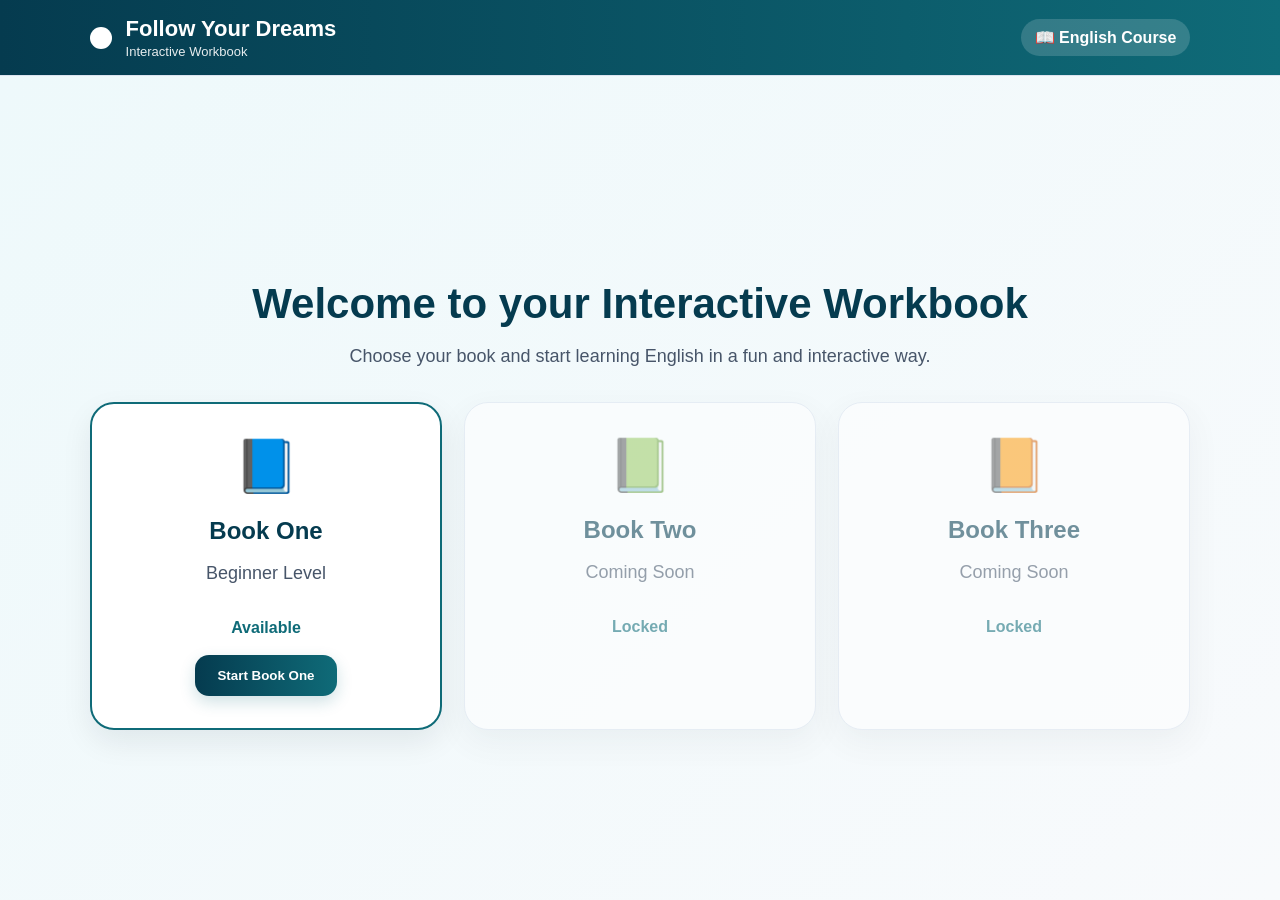
==== index.html @ 5951bb43 "Add files via upload" ====
<!DOCTYPE html>
<html lang="pt-BR">
<head>
  <meta charset="UTF-8" />
  <meta name="viewport" content="width=device-width, initial-scale=1.0" />
  <title>Follow Your Dreams Workbook</title>
  <link rel="stylesheet" href="style.css" />
</head>
<body>

  <header>
    <div class="brand">
      <div class="logo"><img src="img/logofyd.png" alt=""></div>
      <div>
        <h1>Follow Your Dreams</h1>
        <p>Interactive Workbook</p>
      </div>
    </div>

    <span class="header-badge">📖 English Course</span>
  </header>

  <!-- TELA INICIAL / ESCOLHA DO BOOK -->
  <section id="homeScreen" class="home-screen">
    <div class="home-content">
      <h1>Welcome to your Interactive Workbook</h1>
      <p>Choose your book and start learning English in a fun and interactive way.</p>

      <div class="book-grid">
        <div class="book-card available" onclick="openBookOne()">
          <span class="book-icon">📘</span>
          <h2>Book One</h2>
          <p>Beginner Level</p>
          <strong>Available</strong>
          <button>Start Book One</button>
        </div>

        <div class="book-card locked">
          <span class="book-icon">📗</span>
          <h2>Book Two</h2>
          <p>Coming Soon</p>
          <strong>Locked</strong>
        </div>

        <div class="book-card locked">
          <span class="book-icon">📙</span>
          <h2>Book Three</h2>
          <p>Coming Soon</p>
          <strong>Locked</strong>
        </div>
      </div>
    </div>
  </section>

  <!-- APP DAS LIÇÕES -->
  <div id="appScreen" class="app hidden">

    <aside class="sidebar">
      <button class="back-home-btn" onclick="goHome()">← Back to Books</button>

      <h2>Book One</h2>
      <p id="lessonsCount"></p>
      <div id="lessonList"></div>
    </aside>

    <main class="content">
      <h1 id="moduleTitle">Welcome!</h1>

      <div id="moduleContent"></div>

      <div class="actions">
        <button id="prevBtn">← Back</button>
        <button id="completeBtn">Complete Module</button>
        <button id="testBtn">Final Test</button>
        <button id="nextBtn">Next →</button>
      </div>
    </main>

    <aside class="progressBox">
      <h3 id="currentLessonName">Lesson 1</h3>
      <p id="progressText"></p>

      <div class="progressBar">
        <div id="progressFill"></div>
      </div>

      <div id="moduleMiniList"></div>
    </aside>

  </div>

  <script src="script.js"></script>
</body>
</html>
---- style.css ----
* {
  box-sizing: border-box;
  font-family: "Inter", Arial, sans-serif;
}

body {
  margin: 0;
  background: #f4f8fb;
  color: #0f172a;
}

/* HEADER */
header {
  height: 76px;
  background: linear-gradient(90deg, #053b4f, #0f6b78);
  color: white;
  border-bottom: 1px solid #dbe3ef;
  display: flex;
  align-items: center;
  justify-content: space-between;
  padding: 0 7%;
  box-shadow: 0 4px 15px rgba(0, 0, 0, 0.10);
}

.brand {
  display: flex;
  align-items: center;
  gap: 14px;
}

.logo {
  width: 22px;
  height: 22px;
  background: white;
  color: #0f6b78;
  border-radius: 50%;
  display: flex;
  align-items: center;
  justify-content: center;
  font-weight: 900;
  font-size: 14px;
}

.brand h1 {
  font-size: 22px;
  margin: 0;
}

.brand p {
  margin: 2px 0 0;
  font-size: 13px;
  opacity: 0.9;
}

.header-badge {
  background: rgba(255,255,255,0.16);
  padding: 9px 14px;
  border-radius: 999px;
  font-weight: bold;
}

/* HIDDEN */
.hidden {
  display: none !important;
}

/* HOME SCREEN */
.home-screen {
  min-height: calc(100vh - 76px);
  background: linear-gradient(135deg, #eef9fb, #f8fafc);
  display: flex;
  align-items: center;
  justify-content: center;
  padding: 40px 7%;
}

.home-content {
  max-width: 1100px;
  width: 100%;
  text-align: center;
}

.home-content h1 {
  font-size: 42px;
  color: #053b4f;
  margin-bottom: 12px;
}

.home-content p {
  color: #475569;
  font-size: 18px;
  margin-bottom: 35px;
}

.book-grid {
  display: grid;
  grid-template-columns: repeat(3, 1fr);
  gap: 22px;
}

.book-card {
  background: white;
  border: 1px solid #dbe3ef;
  border-radius: 24px;
  padding: 32px 24px;
  box-shadow: 0 12px 30px rgba(15, 23, 42, 0.08);
  transition: 0.25s;
}

.book-card.available {
  cursor: pointer;
  border: 2px solid #0f6b78;
}

.book-card.available:hover {
  transform: translateY(-6px);
  box-shadow: 0 18px 40px rgba(15, 107, 120, 0.18);
}

.book-card.locked {
  opacity: 0.55;
}

.book-icon {
  font-size: 52px;
  display: block;
  margin-bottom: 15px;
}

.book-card h2 {
  color: #053b4f;
  margin-bottom: 8px;
}

.book-card strong {
  display: block;
  color: #0f6b78;
  margin-bottom: 18px;
}

/* LAYOUT */
.app {
  display: grid;
  grid-template-columns: 320px 1fr 310px;
  min-height: calc(100vh - 76px);
}

.sidebar {
  background: #ffffff;
  border-right: 1px solid #dbe3ef;
  padding: 24px 16px;
}

.back-home-btn {
  width: 100%;
  margin-bottom: 18px;
  background: #ffffff;
  color: #053b4f;
  border: 1px solid #cbd5e1;
  box-shadow: none;
}

.back-home-btn:hover {
  background: #eef9fb;
  transform: none;
}

.sidebar h2 {
  margin-bottom: 4px;
  color: #053b4f;
}

.sidebar p {
  color: #64748b;
  margin-top: 0;
}

/* LESSONS */
.lessonCard {
  border: 1px solid #d8e3ea;
  border-radius: 16px;
  margin-bottom: 14px;
  background: white;
  overflow: hidden;
  box-shadow: 0 8px 20px rgba(15, 23, 42, 0.04);
}

.lessonHeader {
  padding: 16px;
  font-weight: bold;
  color: #053b4f;
  background: #f8fbfd;
}

.lessonHeader small {
  color: #64748b;
  font-weight: normal;
}

.moduleItem {
  padding: 14px 16px;
  border-top: 1px solid #eef2f7;
  cursor: pointer;
  color: #334155;
  transition: 0.2s;
}

.moduleItem:hover {
  background: #f0f9fb;
}

.moduleItem.active {
  background: #e0f2f5;
  border-left: 5px solid #0f6b78;
  color: #053b4f;
  font-weight: bold;
}

.moduleItem.locked {
  opacity: 0.45;
  cursor: not-allowed;
}

.moduleItem small {
  color: #64748b;
}

/* CONTENT */
.content {
  padding: 34px 7%;
}

.content h1 {
  font-size: 38px;
  color: #053b4f;
  margin-bottom: 24px;
}

.card {
  background: white;
  padding: 26px;
  border-radius: 20px;
  border: 1px solid #dbe3ef;
  margin-bottom: 20px;
  box-shadow: 0 10px 25px rgba(15, 23, 42, 0.05);
}

.card h2 {
  margin-top: 0;
  color: #0f6b78;
}

.card p {
  line-height: 1.6;
  color: #334155;
}

/* EXAMPLES */
.examples {
  display: grid;
  grid-template-columns: repeat(2, minmax(220px, 1fr));
  gap: 12px;
}

.example {
  background: #eef9fb;
  border: 1px solid #c7edf3;
  padding: 14px;
  border-radius: 14px;
  font-weight: 500;
  display: flex;
  align-items: center;
  justify-content: space-between;
  gap: 8px;
}

.audio-btn {
  margin-left: 10px;
  padding: 6px 10px;
  border-radius: 10px;
  font-size: 14px;
  background: #0f6b78;
  color: white;
  box-shadow: none;
}

.audio-btn:hover {
  transform: none;
  opacity: 0.9;
}

.practice {
  background: #fffaf0;
  border: 1px solid #f7d794;
}

/* EXERCISES */
.exercise-box {
  background: #ffffff;
  border: 1px solid #dbe3ef;
  padding: 18px;
  border-radius: 16px;
  margin-bottom: 16px;
}

.exercise-box h3 {
  margin-top: 0;
  color: #053b4f;
}

.option {
  display: block;
  background: #f1f5f9;
  margin: 8px 0;
  padding: 12px;
  border-radius: 12px;
  cursor: pointer;
  transition: 0.2s;
}

.option:hover {
  background: #e0f2f5;
}

input[type="text"],
select {
  width: 100%;
  padding: 12px;
  border: 1px solid #cbd5e1;
  border-radius: 12px;
  font-size: 15px;
  margin-top: 8px;
  background: white;
}

.match-row {
  display: grid;
  grid-template-columns: 1fr 1.3fr;
  gap: 12px;
  align-items: center;
  margin-bottom: 12px;
  background: #f8fafc;
  padding: 12px;
  border-radius: 14px;
}

.match-word {
  font-weight: bold;
  color: #053b4f;
}

/* FEEDBACK */
.feedback {
  margin-top: 16px;
  padding: 16px;
  border-radius: 14px;
  font-weight: bold;
}

.feedback.success {
  background: #dcfce7;
  color: #166534;
  border: 1px solid #86efac;
}

.feedback.error {
  background: #fee2e2;
  color: #991b1b;
  border: 1px solid #fecaca;
}

.wrong-answer {
  border: 2px solid #ef4444 !important;
  background: #fff1f2 !important;
}

.correct-answer {
  border: 2px solid #22c55e !important;
  background: #f0fdf4 !important;
}

.correction {
  font-size: 14px;
  color: #991b1b;
  margin-top: 8px;
  line-height: 1.5;
}

/* BUTTONS */
.actions {
  border-top: 1px solid #dbe3ef;
  margin-top: 32px;
  padding-top: 24px;
  display: flex;
  gap: 12px;
  flex-wrap: wrap;
}

button {
  border: none;
  padding: 13px 22px;
  border-radius: 14px;
  background: linear-gradient(90deg, #053b4f, #0f6b78);
  color: white;
  font-weight: bold;
  cursor: pointer;
  transition: 0.2s;
  box-shadow: 0 6px 16px rgba(15, 107, 120, 0.2);
}

button:hover {
  transform: translateY(-1px);
  opacity: 0.95;
}

button:disabled {
  background: #aab0ba;
  cursor: not-allowed;
  box-shadow: none;
  transform: none;
}

.try-again-btn {
  background: #ffffff;
  color: #991b1b;
  border: 1px solid #fecaca;
  box-shadow: none;
  margin-top: 8px;
}

.try-again-btn:hover {
  background: #fff1f2;
  transform: none;
}

/* PROGRESS */
.progressBox {
  background: white;
  margin: 32px 24px;
  border: 1px solid #dbe3ef;
  border-radius: 20px;
  padding: 22px;
  height: fit-content;
  box-shadow: 0 10px 25px rgba(15, 23, 42, 0.06);
}

.progressBox h3 {
  color: #053b4f;
  margin-top: 0;
}

.progressBar {
  width: 100%;
  height: 10px;
  background: #e5e7eb;
  border-radius: 100px;
  overflow: hidden;
  margin: 12px 0 20px;
}

#progressFill {
  height: 100%;
  background: linear-gradient(90deg, #0f6b78, #38bdf8);
  width: 0%;
}

.miniModule {
  background: #f8fafc;
  padding: 12px;
  border-radius: 14px;
  margin-bottom: 10px;
  border: 1px solid #eef2f7;
  line-height: 1.4;
}

.miniModule strong {
  color: #053b4f;
}

/* CERTIFICATE */
.certificate-card {
  border: 2px solid #0f6b78;
  background: linear-gradient(135deg, #ffffff, #eef9fb);
}

/* RESPONSIVE */
@media (max-width: 1000px) {
  .app {
    grid-template-columns: 1fr;
  }

  .sidebar,
  .progressBox {
    margin: 0;
    border-radius: 0;
  }

  .examples,
  .match-row,
  .book-grid {
    grid-template-columns: 1fr;
  }

  .content h1,
  .home-content h1 {
    font-size: 30px;
  }

  header {
    padding: 0 18px;
  }

  .brand h1 {
    font-size: 18px;
  }
}
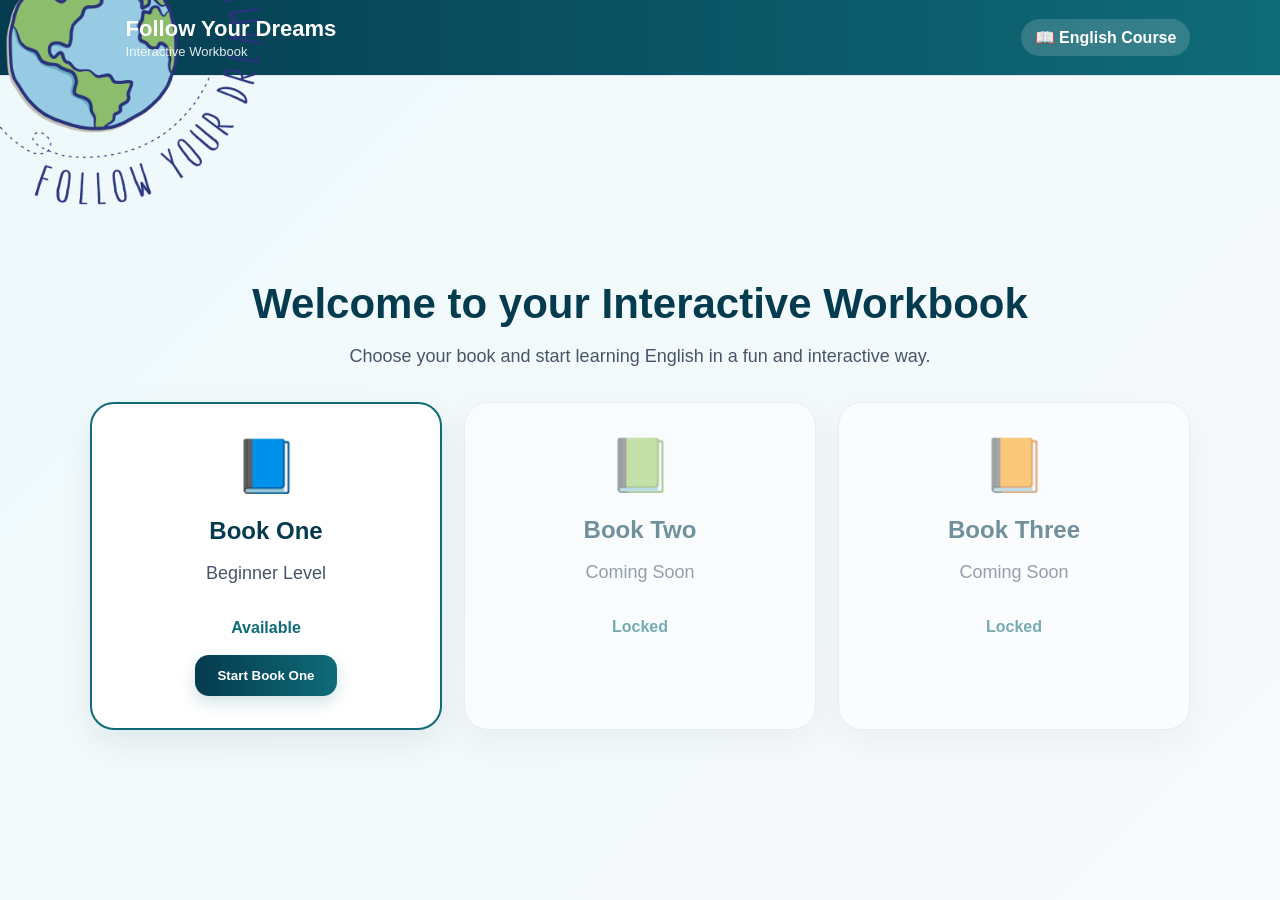
==== commit 36e7b0a3: "Update index.html" ====
--- a/index.html
+++ b/index.html
@@ -10,7 +10,7 @@
 
   <header>
     <div class="brand">
-      <div class="logo"><img src="img/logofyd.png" alt=""></div>
+      <div class="logo"><img src="logofyd.png" alt=""></div>
       <div>
         <h1>Follow Your Dreams</h1>
         <p>Interactive Workbook</p>
@@ -91,4 +91,4 @@
 
   <script src="script.js"></script>
 </body>
-</html>+</html>
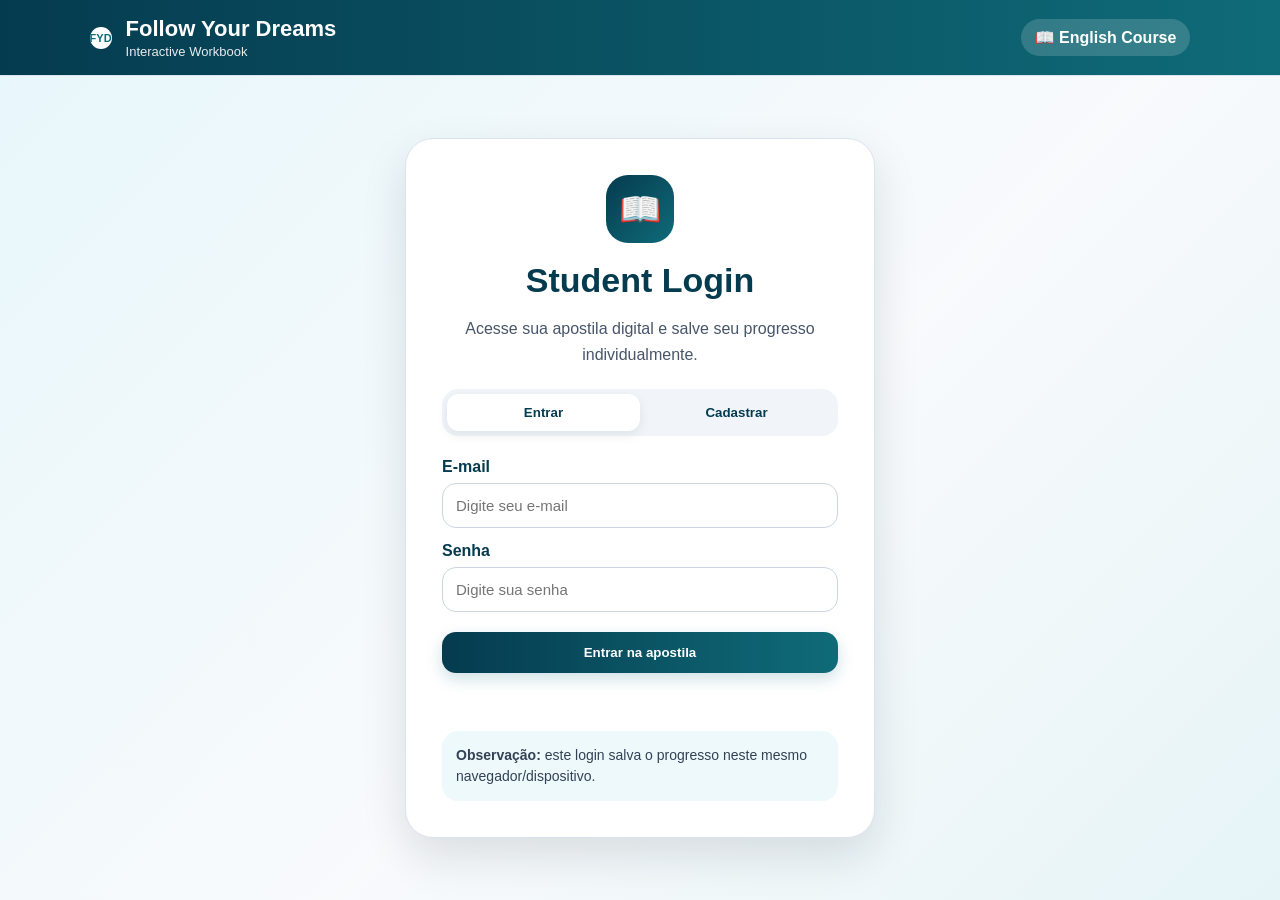
==== commit 3c30ca4a: "Add files via upload" ====
--- a/index.html
+++ b/index.html
@@ -1,94 +1,142 @@
-<!DOCTYPE html>
-<html lang="pt-BR">
-<head>
-  <meta charset="UTF-8" />
-  <meta name="viewport" content="width=device-width, initial-scale=1.0" />
-  <title>Follow Your Dreams Workbook</title>
-  <link rel="stylesheet" href="style.css" />
-</head>
-<body>
-
-  <header>
-    <div class="brand">
-      <div class="logo"><img src="logofyd.png" alt=""></div>
-      <div>
-        <h1>Follow Your Dreams</h1>
-        <p>Interactive Workbook</p>
-      </div>
-    </div>
-
-    <span class="header-badge">📖 English Course</span>
-  </header>
-
-  <!-- TELA INICIAL / ESCOLHA DO BOOK -->
-  <section id="homeScreen" class="home-screen">
-    <div class="home-content">
-      <h1>Welcome to your Interactive Workbook</h1>
-      <p>Choose your book and start learning English in a fun and interactive way.</p>
-
-      <div class="book-grid">
-        <div class="book-card available" onclick="openBookOne()">
-          <span class="book-icon">📘</span>
-          <h2>Book One</h2>
-          <p>Beginner Level</p>
-          <strong>Available</strong>
-          <button>Start Book One</button>
-        </div>
-
-        <div class="book-card locked">
-          <span class="book-icon">📗</span>
-          <h2>Book Two</h2>
-          <p>Coming Soon</p>
-          <strong>Locked</strong>
-        </div>
-
-        <div class="book-card locked">
-          <span class="book-icon">📙</span>
-          <h2>Book Three</h2>
-          <p>Coming Soon</p>
-          <strong>Locked</strong>
-        </div>
-      </div>
-    </div>
-  </section>
-
-  <!-- APP DAS LIÇÕES -->
-  <div id="appScreen" class="app hidden">
-
-    <aside class="sidebar">
-      <button class="back-home-btn" onclick="goHome()">← Back to Books</button>
-
-      <h2>Book One</h2>
-      <p id="lessonsCount"></p>
-      <div id="lessonList"></div>
-    </aside>
-
-    <main class="content">
-      <h1 id="moduleTitle">Welcome!</h1>
-
-      <div id="moduleContent"></div>
-
-      <div class="actions">
-        <button id="prevBtn">← Back</button>
-        <button id="completeBtn">Complete Module</button>
-        <button id="testBtn">Final Test</button>
-        <button id="nextBtn">Next →</button>
-      </div>
-    </main>
-
-    <aside class="progressBox">
-      <h3 id="currentLessonName">Lesson 1</h3>
-      <p id="progressText"></p>
-
-      <div class="progressBar">
-        <div id="progressFill"></div>
-      </div>
-
-      <div id="moduleMiniList"></div>
-    </aside>
-
-  </div>
-
-  <script src="script.js"></script>
-</body>
-</html>
+<!DOCTYPE html>
+<html lang="pt-BR">
+<head>
+  <meta charset="UTF-8" />
+  <meta name="viewport" content="width=device-width, initial-scale=1.0" />
+  <title>Follow Your Dreams Workbook</title>
+  <link rel="stylesheet" href="style.css" />
+</head>
+<body>
+
+  <header>
+    <div class="brand">
+      <div class="logo">FYD</div>
+      <div>
+        <h1>Follow Your Dreams</h1>
+        <p>Interactive Workbook</p>
+      </div>
+    </div>
+
+    <div class="header-actions">
+      <span class="header-badge">📖 English Course</span>
+      <span id="studentBadge" class="student-badge hidden"></span>
+      <button id="logoutBtn" class="logout-btn hidden" onclick="logoutUser()">Sair</button>
+    </div>
+  </header>
+
+  <!-- TELA DE LOGIN -->
+  <section id="loginScreen" class="login-screen">
+    <div class="login-card">
+      <div class="login-logo">📖</div>
+      <h1>Student Login</h1>
+      <p>Acesse sua apostila digital e salve seu progresso individualmente.</p>
+
+      <div class="login-tabs">
+        <button id="loginTabBtn" class="login-tab active" onclick="showLoginTab()">Entrar</button>
+        <button id="registerTabBtn" class="login-tab" onclick="showRegisterTab()">Cadastrar</button>
+      </div>
+
+      <div id="loginForm" class="login-form">
+        <label for="loginEmail">E-mail</label>
+        <input type="email" id="loginEmail" placeholder="Digite seu e-mail" autocomplete="email" />
+
+        <label for="loginPassword">Senha</label>
+        <input type="password" id="loginPassword" placeholder="Digite sua senha" autocomplete="current-password" />
+
+        <button class="primary-login-btn" onclick="loginUser()">Entrar na apostila</button>
+      </div>
+
+      <div id="registerForm" class="login-form hidden">
+        <label for="registerName">Nome do aluno</label>
+        <input type="text" id="registerName" placeholder="Digite seu nome" autocomplete="name" />
+
+        <label for="registerEmail">E-mail</label>
+        <input type="email" id="registerEmail" placeholder="Digite seu e-mail" autocomplete="email" />
+
+        <label for="registerPassword">Senha</label>
+        <input type="password" id="registerPassword" placeholder="Crie uma senha" autocomplete="new-password" />
+
+        <button class="primary-login-btn" onclick="registerUser()">Criar conta</button>
+      </div>
+
+      <p id="loginMessage" class="login-message"></p>
+
+      <div class="login-note">
+        <strong>Observação:</strong> este login salva o progresso neste mesmo navegador/dispositivo.
+      </div>
+    </div>
+  </section>
+
+  <!-- TELA INICIAL / ESCOLHA DO BOOK -->
+  <section id="homeScreen" class="home-screen hidden">
+    <div class="home-content">
+      <h1>Welcome to your Interactive Workbook</h1>
+      <p>Choose your book and start learning English in a fun and interactive way.</p>
+
+      <div class="book-grid">
+        <div class="book-card available" onclick="openBookOne()">
+          <span class="book-icon">📘</span>
+          <h2>Book One</h2>
+          <p>Beginner Level</p>
+          <strong>Available</strong>
+          <button>Start Book One</button>
+        </div>
+
+        <div class="book-card available" onclick="openBookTwo()">
+          <span class="book-icon">📗</span>
+          <h2>Book Two</h2>
+          <p>Elementary Level</p>
+          <strong>Available</strong>
+          <button>Start Book Two</button>
+        </div>
+
+        <div class="book-card locked">
+          <span class="book-icon">📙</span>
+          <h2>Book Three</h2>
+          <p>Coming Soon</p>
+          <strong>Locked</strong>
+        </div>
+      </div>
+    </div>
+  </section>
+
+  <!-- APP DAS LIÇÕES -->
+  <div id="appScreen" class="app hidden">
+
+    <aside class="sidebar">
+      <button class="back-home-btn" onclick="goHome()">← Back to Books</button>
+
+      <h2 id="sidebarBookTitle">Book One</h2>
+      <p id="lessonsCount"></p>
+      <div id="lessonList"></div>
+    </aside>
+
+    <main class="content">
+      <h1 id="moduleTitle">Welcome!</h1>
+
+      <div id="moduleContent"></div>
+
+      <div class="actions">
+        <button id="prevBtn">← Back</button>
+        <button id="completeBtn">Complete Module</button>
+        <button id="testBtn">Final Test</button>
+        <button id="nextBtn">Next →</button>
+      </div>
+    </main>
+
+    <aside class="progressBox">
+      <h3 id="currentLessonName">Lesson 1</h3>
+      <p id="progressText"></p>
+
+      <div class="progressBar">
+        <div id="progressFill"></div>
+      </div>
+
+      <div id="moduleMiniList"></div>
+    </aside>
+
+  </div>
+
+  <script src="script.js"></script>
+</body>
+</html>
--- a/style.css
+++ b/style.css
@@ -1,516 +1,692 @@
-* {
-  box-sizing: border-box;
-  font-family: "Inter", Arial, sans-serif;
-}
-
-body {
-  margin: 0;
-  background: #f4f8fb;
-  color: #0f172a;
-}
-
-/* HEADER */
-header {
-  height: 76px;
-  background: linear-gradient(90deg, #053b4f, #0f6b78);
-  color: white;
-  border-bottom: 1px solid #dbe3ef;
-  display: flex;
-  align-items: center;
-  justify-content: space-between;
-  padding: 0 7%;
-  box-shadow: 0 4px 15px rgba(0, 0, 0, 0.10);
-}
-
-.brand {
-  display: flex;
-  align-items: center;
-  gap: 14px;
-}
-
-.logo {
-  width: 22px;
-  height: 22px;
-  background: white;
-  color: #0f6b78;
-  border-radius: 50%;
-  display: flex;
-  align-items: center;
-  justify-content: center;
-  font-weight: 900;
-  font-size: 14px;
-}
-
-.brand h1 {
-  font-size: 22px;
-  margin: 0;
-}
-
-.brand p {
-  margin: 2px 0 0;
-  font-size: 13px;
-  opacity: 0.9;
-}
-
-.header-badge {
-  background: rgba(255,255,255,0.16);
-  padding: 9px 14px;
-  border-radius: 999px;
-  font-weight: bold;
-}
-
-/* HIDDEN */
-.hidden {
-  display: none !important;
-}
-
-/* HOME SCREEN */
-.home-screen {
-  min-height: calc(100vh - 76px);
-  background: linear-gradient(135deg, #eef9fb, #f8fafc);
-  display: flex;
-  align-items: center;
-  justify-content: center;
-  padding: 40px 7%;
-}
-
-.home-content {
-  max-width: 1100px;
-  width: 100%;
-  text-align: center;
-}
-
-.home-content h1 {
-  font-size: 42px;
-  color: #053b4f;
-  margin-bottom: 12px;
-}
-
-.home-content p {
-  color: #475569;
-  font-size: 18px;
-  margin-bottom: 35px;
-}
-
-.book-grid {
-  display: grid;
-  grid-template-columns: repeat(3, 1fr);
-  gap: 22px;
-}
-
-.book-card {
-  background: white;
-  border: 1px solid #dbe3ef;
-  border-radius: 24px;
-  padding: 32px 24px;
-  box-shadow: 0 12px 30px rgba(15, 23, 42, 0.08);
-  transition: 0.25s;
-}
-
-.book-card.available {
-  cursor: pointer;
-  border: 2px solid #0f6b78;
-}
-
-.book-card.available:hover {
-  transform: translateY(-6px);
-  box-shadow: 0 18px 40px rgba(15, 107, 120, 0.18);
-}
-
-.book-card.locked {
-  opacity: 0.55;
-}
-
-.book-icon {
-  font-size: 52px;
-  display: block;
-  margin-bottom: 15px;
-}
-
-.book-card h2 {
-  color: #053b4f;
-  margin-bottom: 8px;
-}
-
-.book-card strong {
-  display: block;
-  color: #0f6b78;
-  margin-bottom: 18px;
-}
-
-/* LAYOUT */
-.app {
-  display: grid;
-  grid-template-columns: 320px 1fr 310px;
-  min-height: calc(100vh - 76px);
-}
-
-.sidebar {
-  background: #ffffff;
-  border-right: 1px solid #dbe3ef;
-  padding: 24px 16px;
-}
-
-.back-home-btn {
-  width: 100%;
-  margin-bottom: 18px;
-  background: #ffffff;
-  color: #053b4f;
-  border: 1px solid #cbd5e1;
-  box-shadow: none;
-}
-
-.back-home-btn:hover {
-  background: #eef9fb;
-  transform: none;
-}
-
-.sidebar h2 {
-  margin-bottom: 4px;
-  color: #053b4f;
-}
-
-.sidebar p {
-  color: #64748b;
-  margin-top: 0;
-}
-
-/* LESSONS */
-.lessonCard {
-  border: 1px solid #d8e3ea;
-  border-radius: 16px;
-  margin-bottom: 14px;
-  background: white;
-  overflow: hidden;
-  box-shadow: 0 8px 20px rgba(15, 23, 42, 0.04);
-}
-
-.lessonHeader {
-  padding: 16px;
-  font-weight: bold;
-  color: #053b4f;
-  background: #f8fbfd;
-}
-
-.lessonHeader small {
-  color: #64748b;
-  font-weight: normal;
-}
-
-.moduleItem {
-  padding: 14px 16px;
-  border-top: 1px solid #eef2f7;
-  cursor: pointer;
-  color: #334155;
-  transition: 0.2s;
-}
-
-.moduleItem:hover {
-  background: #f0f9fb;
-}
-
-.moduleItem.active {
-  background: #e0f2f5;
-  border-left: 5px solid #0f6b78;
-  color: #053b4f;
-  font-weight: bold;
-}
-
-.moduleItem.locked {
-  opacity: 0.45;
-  cursor: not-allowed;
-}
-
-.moduleItem small {
-  color: #64748b;
-}
-
-/* CONTENT */
-.content {
-  padding: 34px 7%;
-}
-
-.content h1 {
-  font-size: 38px;
-  color: #053b4f;
-  margin-bottom: 24px;
-}
-
-.card {
-  background: white;
-  padding: 26px;
-  border-radius: 20px;
-  border: 1px solid #dbe3ef;
-  margin-bottom: 20px;
-  box-shadow: 0 10px 25px rgba(15, 23, 42, 0.05);
-}
-
-.card h2 {
-  margin-top: 0;
-  color: #0f6b78;
-}
-
-.card p {
-  line-height: 1.6;
-  color: #334155;
-}
-
-/* EXAMPLES */
-.examples {
-  display: grid;
-  grid-template-columns: repeat(2, minmax(220px, 1fr));
-  gap: 12px;
-}
-
-.example {
-  background: #eef9fb;
-  border: 1px solid #c7edf3;
-  padding: 14px;
-  border-radius: 14px;
-  font-weight: 500;
-  display: flex;
-  align-items: center;
-  justify-content: space-between;
-  gap: 8px;
-}
-
-.audio-btn {
-  margin-left: 10px;
-  padding: 6px 10px;
-  border-radius: 10px;
-  font-size: 14px;
-  background: #0f6b78;
-  color: white;
-  box-shadow: none;
-}
-
-.audio-btn:hover {
-  transform: none;
-  opacity: 0.9;
-}
-
-.practice {
-  background: #fffaf0;
-  border: 1px solid #f7d794;
-}
-
-/* EXERCISES */
-.exercise-box {
-  background: #ffffff;
-  border: 1px solid #dbe3ef;
-  padding: 18px;
-  border-radius: 16px;
-  margin-bottom: 16px;
-}
-
-.exercise-box h3 {
-  margin-top: 0;
-  color: #053b4f;
-}
-
-.option {
-  display: block;
-  background: #f1f5f9;
-  margin: 8px 0;
-  padding: 12px;
-  border-radius: 12px;
-  cursor: pointer;
-  transition: 0.2s;
-}
-
-.option:hover {
-  background: #e0f2f5;
-}
-
-input[type="text"],
-select {
-  width: 100%;
-  padding: 12px;
-  border: 1px solid #cbd5e1;
-  border-radius: 12px;
-  font-size: 15px;
-  margin-top: 8px;
-  background: white;
-}
-
-.match-row {
-  display: grid;
-  grid-template-columns: 1fr 1.3fr;
-  gap: 12px;
-  align-items: center;
-  margin-bottom: 12px;
-  background: #f8fafc;
-  padding: 12px;
-  border-radius: 14px;
-}
-
-.match-word {
-  font-weight: bold;
-  color: #053b4f;
-}
-
-/* FEEDBACK */
-.feedback {
-  margin-top: 16px;
-  padding: 16px;
-  border-radius: 14px;
-  font-weight: bold;
-}
-
-.feedback.success {
-  background: #dcfce7;
-  color: #166534;
-  border: 1px solid #86efac;
-}
-
-.feedback.error {
-  background: #fee2e2;
-  color: #991b1b;
-  border: 1px solid #fecaca;
-}
-
-.wrong-answer {
-  border: 2px solid #ef4444 !important;
-  background: #fff1f2 !important;
-}
-
-.correct-answer {
-  border: 2px solid #22c55e !important;
-  background: #f0fdf4 !important;
-}
-
-.correction {
-  font-size: 14px;
-  color: #991b1b;
-  margin-top: 8px;
-  line-height: 1.5;
-}
-
-/* BUTTONS */
-.actions {
-  border-top: 1px solid #dbe3ef;
-  margin-top: 32px;
-  padding-top: 24px;
-  display: flex;
-  gap: 12px;
-  flex-wrap: wrap;
-}
-
-button {
-  border: none;
-  padding: 13px 22px;
-  border-radius: 14px;
-  background: linear-gradient(90deg, #053b4f, #0f6b78);
-  color: white;
-  font-weight: bold;
-  cursor: pointer;
-  transition: 0.2s;
-  box-shadow: 0 6px 16px rgba(15, 107, 120, 0.2);
-}
-
-button:hover {
-  transform: translateY(-1px);
-  opacity: 0.95;
-}
-
-button:disabled {
-  background: #aab0ba;
-  cursor: not-allowed;
-  box-shadow: none;
-  transform: none;
-}
-
-.try-again-btn {
-  background: #ffffff;
-  color: #991b1b;
-  border: 1px solid #fecaca;
-  box-shadow: none;
-  margin-top: 8px;
-}
-
-.try-again-btn:hover {
-  background: #fff1f2;
-  transform: none;
-}
-
-/* PROGRESS */
-.progressBox {
-  background: white;
-  margin: 32px 24px;
-  border: 1px solid #dbe3ef;
-  border-radius: 20px;
-  padding: 22px;
-  height: fit-content;
-  box-shadow: 0 10px 25px rgba(15, 23, 42, 0.06);
-}
-
-.progressBox h3 {
-  color: #053b4f;
-  margin-top: 0;
-}
-
-.progressBar {
-  width: 100%;
-  height: 10px;
-  background: #e5e7eb;
-  border-radius: 100px;
-  overflow: hidden;
-  margin: 12px 0 20px;
-}
-
-#progressFill {
-  height: 100%;
-  background: linear-gradient(90deg, #0f6b78, #38bdf8);
-  width: 0%;
-}
-
-.miniModule {
-  background: #f8fafc;
-  padding: 12px;
-  border-radius: 14px;
-  margin-bottom: 10px;
-  border: 1px solid #eef2f7;
-  line-height: 1.4;
-}
-
-.miniModule strong {
-  color: #053b4f;
-}
-
-/* CERTIFICATE */
-.certificate-card {
-  border: 2px solid #0f6b78;
-  background: linear-gradient(135deg, #ffffff, #eef9fb);
-}
-
-/* RESPONSIVE */
-@media (max-width: 1000px) {
-  .app {
-    grid-template-columns: 1fr;
-  }
-
-  .sidebar,
-  .progressBox {
-    margin: 0;
-    border-radius: 0;
-  }
-
-  .examples,
-  .match-row,
-  .book-grid {
-    grid-template-columns: 1fr;
-  }
-
-  .content h1,
-  .home-content h1 {
-    font-size: 30px;
-  }
-
-  header {
-    padding: 0 18px;
-  }
-
-  .brand h1 {
-    font-size: 18px;
-  }
-}+* {
+  box-sizing: border-box;
+  font-family: "Inter", Arial, sans-serif;
+}
+
+body {
+  margin: 0;
+  background: #f4f8fb;
+  color: #0f172a;
+}
+
+/* HEADER */
+header {
+  height: 76px;
+  background: linear-gradient(90deg, #053b4f, #0f6b78);
+  color: white;
+  border-bottom: 1px solid #dbe3ef;
+  display: flex;
+  align-items: center;
+  justify-content: space-between;
+  padding: 0 7%;
+  box-shadow: 0 4px 15px rgba(0, 0, 0, 0.10);
+}
+
+.brand {
+  display: flex;
+  align-items: center;
+  gap: 14px;
+}
+
+.logo {
+  width: 22px;
+  height: 22px;
+  background: white;
+  color: #0f6b78;
+  border-radius: 50%;
+  display: flex;
+  align-items: center;
+  justify-content: center;
+  font-weight: 900;
+  font-size: 14px;
+}
+
+.brand h1 {
+  font-size: 22px;
+  margin: 0;
+}
+
+.brand p {
+  margin: 2px 0 0;
+  font-size: 13px;
+  opacity: 0.9;
+}
+
+.header-badge {
+  background: rgba(255,255,255,0.16);
+  padding: 9px 14px;
+  border-radius: 999px;
+  font-weight: bold;
+}
+
+/* HIDDEN */
+.hidden {
+  display: none !important;
+}
+
+
+/* LOGIN */
+.header-actions {
+  display: flex;
+  align-items: center;
+  gap: 10px;
+  flex-wrap: wrap;
+  justify-content: flex-end;
+}
+
+.student-badge {
+  background: rgba(255,255,255,0.18);
+  padding: 9px 14px;
+  border-radius: 999px;
+  font-weight: bold;
+  font-size: 14px;
+}
+
+.logout-btn {
+  background: rgba(255,255,255,0.16);
+  color: white;
+  border: 1px solid rgba(255,255,255,0.35);
+  box-shadow: none;
+  padding: 9px 14px;
+  border-radius: 999px;
+}
+
+.logout-btn:hover {
+  transform: none;
+  background: rgba(255,255,255,0.25);
+}
+
+.login-screen {
+  min-height: calc(100vh - 76px);
+  background: linear-gradient(135deg, #e8f7fb, #f8fafc 55%, #e6f4f7);
+  display: flex;
+  align-items: center;
+  justify-content: center;
+  padding: 42px 7%;
+}
+
+.login-card {
+  width: 100%;
+  max-width: 470px;
+  background: white;
+  border: 1px solid #dbe3ef;
+  border-radius: 28px;
+  padding: 36px;
+  box-shadow: 0 18px 45px rgba(15, 23, 42, 0.12);
+  text-align: center;
+}
+
+.login-logo {
+  width: 68px;
+  height: 68px;
+  border-radius: 22px;
+  background: linear-gradient(135deg, #053b4f, #0f6b78);
+  color: white;
+  display: flex;
+  align-items: center;
+  justify-content: center;
+  font-size: 34px;
+  margin: 0 auto 18px;
+}
+
+.login-card h1 {
+  color: #053b4f;
+  font-size: 34px;
+  margin: 0 0 10px;
+}
+
+.login-card p {
+  color: #475569;
+  line-height: 1.6;
+  margin-bottom: 22px;
+}
+
+.login-tabs {
+  display: grid;
+  grid-template-columns: 1fr 1fr;
+  background: #f1f5f9;
+  padding: 5px;
+  border-radius: 16px;
+  margin-bottom: 22px;
+}
+
+.login-tab {
+  background: transparent;
+  color: #053b4f;
+  box-shadow: none;
+  border-radius: 12px;
+  padding: 11px;
+}
+
+.login-tab:hover {
+  transform: none;
+  background: #e0f2f5;
+}
+
+.login-tab.active {
+  background: white;
+  box-shadow: 0 4px 12px rgba(15, 23, 42, 0.08);
+}
+
+.login-form {
+  text-align: left;
+}
+
+.login-form label {
+  display: block;
+  color: #053b4f;
+  font-weight: bold;
+  margin: 14px 0 7px;
+}
+
+.login-form input {
+  width: 100%;
+  padding: 13px;
+  border: 1px solid #cbd5e1;
+  border-radius: 14px;
+  font-size: 15px;
+  background: #ffffff;
+}
+
+.primary-login-btn {
+  width: 100%;
+  margin-top: 20px;
+}
+
+.login-message {
+  min-height: 22px;
+  margin: 14px 0 0;
+  font-weight: bold;
+}
+
+.login-message.error {
+  color: #991b1b;
+}
+
+.login-message.success {
+  color: #166534;
+}
+
+.login-note {
+  margin-top: 18px;
+  padding: 14px;
+  border-radius: 16px;
+  background: #eef9fb;
+  color: #334155;
+  font-size: 14px;
+  line-height: 1.5;
+  text-align: left;
+}
+
+/* HOME SCREEN */
+.home-screen {
+  min-height: calc(100vh - 76px);
+  background: linear-gradient(135deg, #eef9fb, #f8fafc);
+  display: flex;
+  align-items: center;
+  justify-content: center;
+  padding: 40px 7%;
+}
+
+.home-content {
+  max-width: 1100px;
+  width: 100%;
+  text-align: center;
+}
+
+.home-content h1 {
+  font-size: 42px;
+  color: #053b4f;
+  margin-bottom: 12px;
+}
+
+.home-content p {
+  color: #475569;
+  font-size: 18px;
+  margin-bottom: 35px;
+}
+
+.book-grid {
+  display: grid;
+  grid-template-columns: repeat(3, 1fr);
+  gap: 22px;
+}
+
+.book-card {
+  background: white;
+  border: 1px solid #dbe3ef;
+  border-radius: 24px;
+  padding: 32px 24px;
+  box-shadow: 0 12px 30px rgba(15, 23, 42, 0.08);
+  transition: 0.25s;
+}
+
+.book-card.available {
+  cursor: pointer;
+  border: 2px solid #0f6b78;
+}
+
+.book-card.available:hover {
+  transform: translateY(-6px);
+  box-shadow: 0 18px 40px rgba(15, 107, 120, 0.18);
+}
+
+.book-card.locked {
+  opacity: 0.55;
+}
+
+.book-icon {
+  font-size: 52px;
+  display: block;
+  margin-bottom: 15px;
+}
+
+.book-card h2 {
+  color: #053b4f;
+  margin-bottom: 8px;
+}
+
+.book-card strong {
+  display: block;
+  color: #0f6b78;
+  margin-bottom: 18px;
+}
+
+/* LAYOUT */
+.app {
+  display: grid;
+  grid-template-columns: 320px 1fr 310px;
+  min-height: calc(100vh - 76px);
+}
+
+.sidebar {
+  background: #ffffff;
+  border-right: 1px solid #dbe3ef;
+  padding: 24px 16px;
+}
+
+.back-home-btn {
+  width: 100%;
+  margin-bottom: 18px;
+  background: #ffffff;
+  color: #053b4f;
+  border: 1px solid #cbd5e1;
+  box-shadow: none;
+}
+
+.back-home-btn:hover {
+  background: #eef9fb;
+  transform: none;
+}
+
+.sidebar h2 {
+  margin-bottom: 4px;
+  color: #053b4f;
+}
+
+.sidebar p {
+  color: #64748b;
+  margin-top: 0;
+}
+
+/* LESSONS */
+.lessonCard {
+  border: 1px solid #d8e3ea;
+  border-radius: 16px;
+  margin-bottom: 14px;
+  background: white;
+  overflow: hidden;
+  box-shadow: 0 8px 20px rgba(15, 23, 42, 0.04);
+}
+
+.lessonHeader {
+  padding: 16px;
+  font-weight: bold;
+  color: #053b4f;
+  background: #f8fbfd;
+}
+
+.lessonHeader small {
+  color: #64748b;
+  font-weight: normal;
+}
+
+.moduleItem {
+  padding: 14px 16px;
+  border-top: 1px solid #eef2f7;
+  cursor: pointer;
+  color: #334155;
+  transition: 0.2s;
+}
+
+.moduleItem:hover {
+  background: #f0f9fb;
+}
+
+.moduleItem.active {
+  background: #e0f2f5;
+  border-left: 5px solid #0f6b78;
+  color: #053b4f;
+  font-weight: bold;
+}
+
+.moduleItem.locked {
+  opacity: 0.45;
+  cursor: not-allowed;
+}
+
+.moduleItem small {
+  color: #64748b;
+}
+
+/* CONTENT */
+.content {
+  padding: 34px 7%;
+}
+
+.content h1 {
+  font-size: 38px;
+  color: #053b4f;
+  margin-bottom: 24px;
+}
+
+.card {
+  background: white;
+  padding: 26px;
+  border-radius: 20px;
+  border: 1px solid #dbe3ef;
+  margin-bottom: 20px;
+  box-shadow: 0 10px 25px rgba(15, 23, 42, 0.05);
+}
+
+.card h2 {
+  margin-top: 0;
+  color: #0f6b78;
+}
+
+.card p {
+  line-height: 1.6;
+  color: #334155;
+}
+
+/* EXAMPLES */
+.examples {
+  display: grid;
+  grid-template-columns: repeat(2, minmax(220px, 1fr));
+  gap: 12px;
+}
+
+.example {
+  background: #eef9fb;
+  border: 1px solid #c7edf3;
+  padding: 14px;
+  border-radius: 14px;
+  font-weight: 500;
+  display: flex;
+  align-items: center;
+  justify-content: space-between;
+  gap: 8px;
+}
+
+.audio-btn {
+  margin-left: 10px;
+  padding: 6px 10px;
+  border-radius: 10px;
+  font-size: 14px;
+  background: #0f6b78;
+  color: white;
+  box-shadow: none;
+}
+
+.audio-btn:hover {
+  transform: none;
+  opacity: 0.9;
+}
+
+.practice {
+  background: #fffaf0;
+  border: 1px solid #f7d794;
+}
+
+/* EXERCISES */
+.exercise-box {
+  background: #ffffff;
+  border: 1px solid #dbe3ef;
+  padding: 18px;
+  border-radius: 16px;
+  margin-bottom: 16px;
+}
+
+.exercise-box h3 {
+  margin-top: 0;
+  color: #053b4f;
+}
+
+.option {
+  display: block;
+  background: #f1f5f9;
+  margin: 8px 0;
+  padding: 12px;
+  border-radius: 12px;
+  cursor: pointer;
+  transition: 0.2s;
+}
+
+.option:hover {
+  background: #e0f2f5;
+}
+
+input[type="text"],
+select {
+  width: 100%;
+  padding: 12px;
+  border: 1px solid #cbd5e1;
+  border-radius: 12px;
+  font-size: 15px;
+  margin-top: 8px;
+  background: white;
+}
+
+.match-row {
+  display: grid;
+  grid-template-columns: 1fr 1.3fr;
+  gap: 12px;
+  align-items: center;
+  margin-bottom: 12px;
+  background: #f8fafc;
+  padding: 12px;
+  border-radius: 14px;
+}
+
+.match-word {
+  font-weight: bold;
+  color: #053b4f;
+}
+
+/* FEEDBACK */
+.feedback {
+  margin-top: 16px;
+  padding: 16px;
+  border-radius: 14px;
+  font-weight: bold;
+}
+
+.feedback.success {
+  background: #dcfce7;
+  color: #166534;
+  border: 1px solid #86efac;
+}
+
+.feedback.error {
+  background: #fee2e2;
+  color: #991b1b;
+  border: 1px solid #fecaca;
+}
+
+.wrong-answer {
+  border: 2px solid #ef4444 !important;
+  background: #fff1f2 !important;
+}
+
+.correct-answer {
+  border: 2px solid #22c55e !important;
+  background: #f0fdf4 !important;
+}
+
+.correction {
+  font-size: 14px;
+  color: #991b1b;
+  margin-top: 8px;
+  line-height: 1.5;
+}
+
+/* BUTTONS */
+.actions {
+  border-top: 1px solid #dbe3ef;
+  margin-top: 32px;
+  padding-top: 24px;
+  display: flex;
+  gap: 12px;
+  flex-wrap: wrap;
+}
+
+button {
+  border: none;
+  padding: 13px 22px;
+  border-radius: 14px;
+  background: linear-gradient(90deg, #053b4f, #0f6b78);
+  color: white;
+  font-weight: bold;
+  cursor: pointer;
+  transition: 0.2s;
+  box-shadow: 0 6px 16px rgba(15, 107, 120, 0.2);
+}
+
+button:hover {
+  transform: translateY(-1px);
+  opacity: 0.95;
+}
+
+button:disabled {
+  background: #aab0ba;
+  cursor: not-allowed;
+  box-shadow: none;
+  transform: none;
+}
+
+.try-again-btn {
+  background: #ffffff;
+  color: #991b1b;
+  border: 1px solid #fecaca;
+  box-shadow: none;
+  margin-top: 8px;
+}
+
+.try-again-btn:hover {
+  background: #fff1f2;
+  transform: none;
+}
+
+/* PROGRESS */
+.progressBox {
+  background: white;
+  margin: 32px 24px;
+  border: 1px solid #dbe3ef;
+  border-radius: 20px;
+  padding: 22px;
+  height: fit-content;
+  box-shadow: 0 10px 25px rgba(15, 23, 42, 0.06);
+}
+
+.progressBox h3 {
+  color: #053b4f;
+  margin-top: 0;
+}
+
+.progressBar {
+  width: 100%;
+  height: 10px;
+  background: #e5e7eb;
+  border-radius: 100px;
+  overflow: hidden;
+  margin: 12px 0 20px;
+}
+
+#progressFill {
+  height: 100%;
+  background: linear-gradient(90deg, #0f6b78, #38bdf8);
+  width: 0%;
+}
+
+.miniModule {
+  background: #f8fafc;
+  padding: 12px;
+  border-radius: 14px;
+  margin-bottom: 10px;
+  border: 1px solid #eef2f7;
+  line-height: 1.4;
+}
+
+.miniModule strong {
+  color: #053b4f;
+}
+
+/* CERTIFICATE */
+.certificate-card {
+  border: 2px solid #0f6b78;
+  background: linear-gradient(135deg, #ffffff, #eef9fb);
+}
+
+/* RESPONSIVE */
+@media (max-width: 1000px) {
+  .app {
+    grid-template-columns: 1fr;
+  }
+
+  .sidebar,
+  .progressBox {
+    margin: 0;
+    border-radius: 0;
+  }
+
+  .examples,
+  .match-row,
+  .book-grid {
+    grid-template-columns: 1fr;
+  }
+
+  .content h1,
+  .home-content h1 {
+    font-size: 30px;
+  }
+
+  header {
+    padding: 0 18px;
+    height: auto;
+    min-height: 76px;
+    gap: 12px;
+  }
+
+  .brand h1 {
+    font-size: 18px;
+  }
+
+  .header-actions {
+    gap: 7px;
+  }
+
+  .header-badge,
+  .student-badge,
+  .logout-btn {
+    font-size: 12px;
+    padding: 8px 10px;
+  }
+
+  .login-card {
+    padding: 28px 22px;
+  }
+}
+
+/* PUBLISH READY FIXES */
+.logo { font-size: 11px; }
+.book-card.available button { pointer-events: none; }
